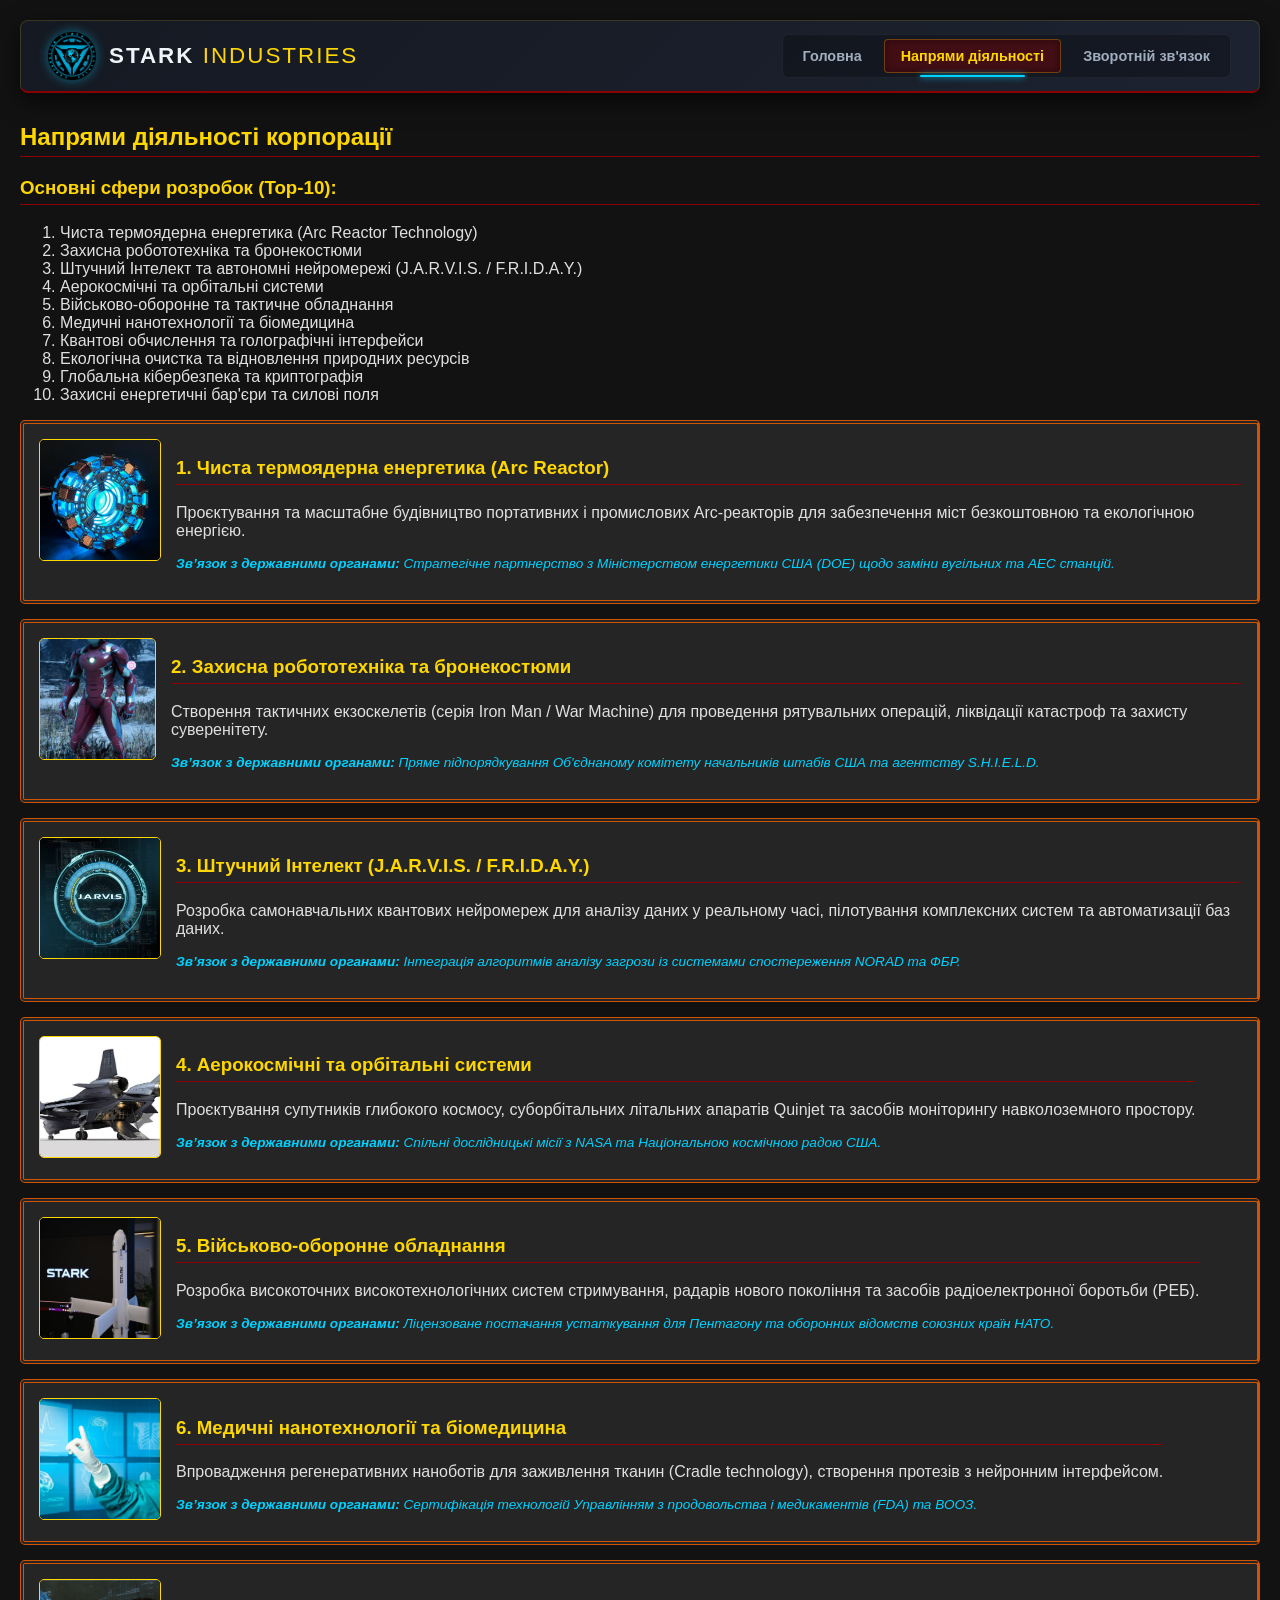
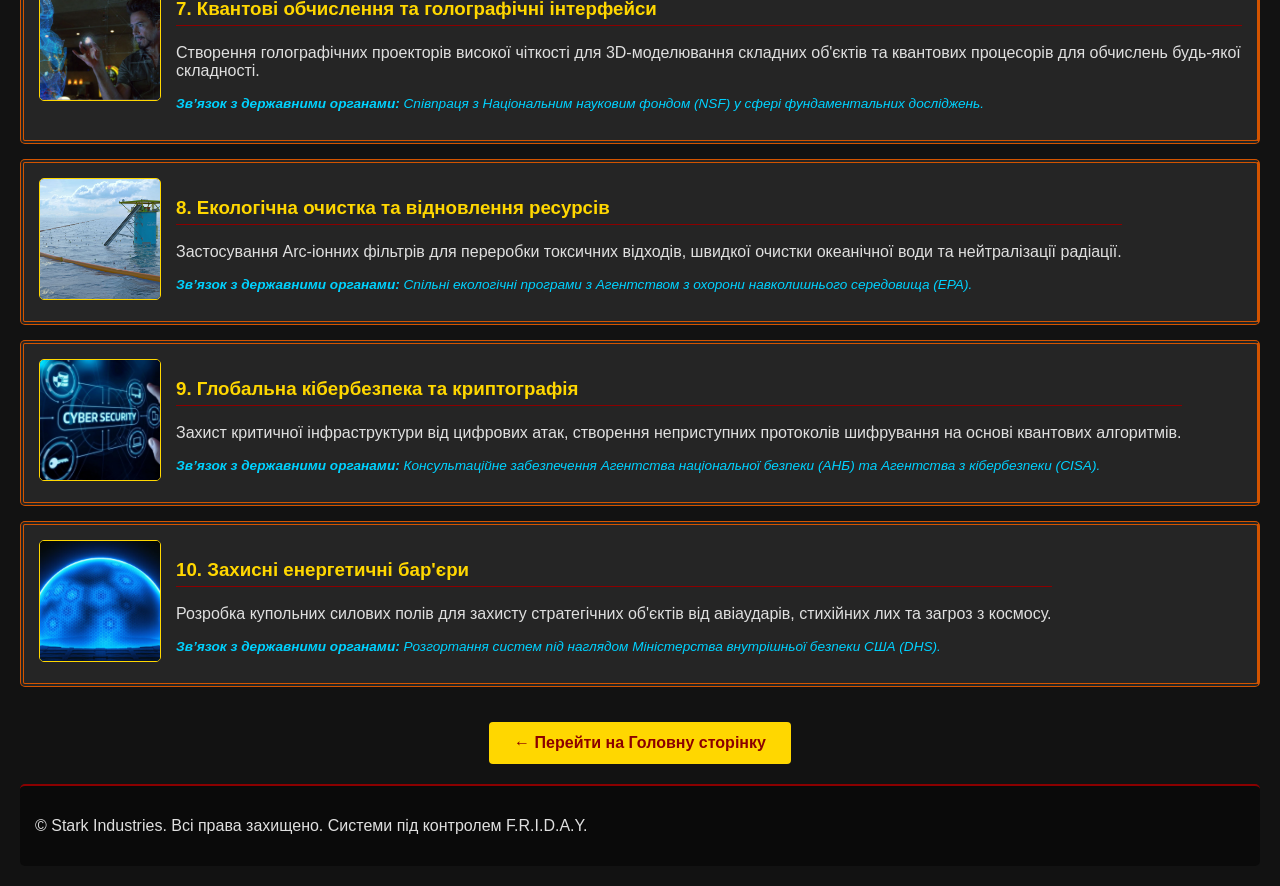
==== directions.html @ fbe5606e "Add styles" ====
<!DOCTYPE html>
<html lang="en">
<head>
    <meta charset="UTF-8">
    <meta name="viewport" content="width=device-width, initial-scale=1.0">
    <title>Document</title>
    <link rel="stylesheet" href="assets/style.css">
</head>
<body>
    <header>
        <div class="logo-container">
            <div class="logo">
                <img src="assets/logo.png" alt="Логотип Stark Industries" style="max-height: 50px; max-width: 50px;" />
            </div>
            <div class="brand-title">Stark <span>Industries</span></div>
        </div>
        <nav>
            <a href="index.html">Головна</a>
            <a href="directions.html" class="active">Напрями діяльності</a>
            <a href="feedback.html">Зворотній зв'язок</a>
        </nav>
    </header>

    <main>
        <h2>Напрями діяльності корпорації</h2>
        <div class="directions-list">
            <h3>Основні сфери розробок (Top-10):</h3>
            <ol>
                <li>Чиста термоядерна енергетика (Arc Reactor Technology)</li>
                <li>Захисна робототехніка та бронекостюми</li>
                <li>Штучний Інтелект та автономні нейромережі (J.A.R.V.I.S. / F.R.I.D.A.Y.)</li>
                <li>Аерокосмічні та орбітальні системи</li>
                <li>Військово-оборонне та тактичне обладнання</li>
                <li>Медичні нанотехнології та біомедицина</li>
                <li>Квантові обчислення та голографічні інтерфейси</li>
                <li>Екологічна очистка та відновлення природних ресурсів</li>
                <li>Глобальна кібербезпека та криптографія</li>
                <li>Захисні енергетичні бар'єри та силові поля</li>
            </ol>
        </div>
        <div class="activity-card">
            <img src="assets/arc-reactor.jpg" alt="Arc Reactor">
            <div class="activity-info">
                <h3>1. Чиста термоядерна енергетика (Arc Reactor)</h3>
                <p>Проєктування та масштабне будівництво портативних і промислових Arc-реакторів для забезпечення міст безкоштовною та екологічною енергією.</p>
                <p class="gov-link"><strong>Зв’язок з державними органами:</strong> Стратегічне партнерство з Міністерством енергетики США (DOE) щодо заміни вугільних та АЕС станцій.</p>
            </div>
        </div>
        <div class="activity-card">
            <img src="assets/armor.jpeg" alt="Робототехніка">
            <div class="activity-info">
                <h3>2. Захисна робототехніка та бронекостюми</h3>
                <p>Створення тактичних екзоскелетів (серія Iron Man / War Machine) для проведення рятувальних операцій, ліквідації катастроф та захисту суверенітету.</p>
                <p class="gov-link"><strong>Зв’язок з державними органами:</strong> Пряме підпорядкування Об'єднаному комітету начальників штабів США та агентству S.H.I.E.L.D.</p>
            </div>
        </div>
        <div class="activity-card">
            <img src="assets/ai.jpg" alt="Штучний Інтелект">
            <div class="activity-info">
                <h3>3. Штучний Інтелект (J.A.R.V.I.S. / F.R.I.D.A.Y.)</h3>
                <p>Розробка самонавчальних квантових нейромереж для аналізу даних у реальному часі, пілотування комплексних систем та автоматизації баз даних.</p>
                <p class="gov-link"><strong>Зв’язок з державними органами:</strong> Інтеграція алгоритмів аналізу загрози із системами спостереження NORAD та ФБР.</p>
            </div>
        </div>
        <div class="activity-card">
            <img src="assets/Quinjet.jpg" alt="Аерокосмос">
            <div class="activity-info">
                <h3>4. Аерокосмічні та орбітальні системи</h3>
                <p>Проєктування супутників глибокого космосу, суборбітальних літальних апаратів Quinjet та засобів моніторингу навколоземного простору.</p>
                <p class="gov-link"><strong>Зв’язок з державними органами:</strong> Спільні дослідницькі місії з NASA та Національною космічною радою США.</p>
            </div>
        </div>
        <div class="activity-card">
            <img src="assets/stark military.jpg" alt="Оборонні системи">
            <div class="activity-info">
                <h3>5. Військово-оборонне обладнання</h3>
                <p>Розробка високоточних високотехнологічних систем стримування, радарів нового покоління та засобів радіоелектронної боротьби (РЕБ).</p>
                <p class="gov-link"><strong>Зв’язок з державними органами:</strong> Ліцензоване постачання устаткування для Пентагону та оборонних відомств союзних країн НАТО.</p>
            </div>
        </div>
        <div class="activity-card">
            <img src="assets/medicine.jpg" alt="Біомедицина">
            <div class="activity-info">
                <h3>6. Медичні нанотехнології та біомедицина</h3>
                <p>Впровадження регенеративних наноботів для заживлення тканин (Cradle technology), створення протезів з нейронним інтерфейсом.</p>
                <p class="gov-link"><strong>Зв’язок з державними органами:</strong> Сертифікація технологій Управлінням з продовольства і медикаментів (FDA) та ВООЗ.</p>
            </div>
        </div>
        <div class="activity-card">
            <img src="assets/tony-stark-hologram.jpg" alt="Квантові обчислення">
            <div class="activity-info">
                <h3>7. Квантові обчислення та голографічні інтерфейси</h3>
                <p>Створення голографічних проекторів високої чіткості для 3D-моделювання складних об'єктів та квантових процесорів для обчислень будь-якої складності.</p>
                <p class="gov-link"><strong>Зв’язок з державними органами:</strong> Співпраця з Національним науковим фондом (NSF) у сфері фундаментальних досліджень.</p>
            </div>
        </div>
        <div class="activity-card">
            <img src="assets/ocean-cleanup-project-4.jpg" alt="Екологія">
            <div class="activity-info">
                <h3>8. Екологічна очистка та відновлення ресурсів</h3>
                <p>Застосування Arc-іонних фільтрів для переробки токсичних відходів, швидкої очистки океанічної води та нейтралізації радіації.</p>
                <p class="gov-link"><strong>Зв’язок з державними органами:</strong> Спільні екологічні програми з Агентством з охорони навколишнього середовища (EPA).</p>
            </div>
        </div>
        <div class="activity-card">
            <img src="assets/cyber.jpeg" alt="Кібербезпека">
            <div class="activity-info">
                <h3>9. Глобальна кібербезпека та криптографія</h3>
                <p>Захист критичної інфраструктури від цифрових атак, створення неприступних протоколів шифрування на основі квантових алгоритмів.</p>
                <p class="gov-link"><strong>Зв’язок з державними органами:</strong> Консультаційне забезпечення Агентства національної безпеки (АНБ) та Агентства з кібербезпеки (CISA).</p>
            </div>
        </div>
        <div class="activity-card">
            <img src="assets/force field.jpg" alt="Силові поля">
            <div class="activity-info">
                <h3>10. Захисні енергетичні бар'єри</h3>
                <p>Розробка купольних силових полів для захисту стратегічних об'єктів від авіаударів, стихійних лих та загроз з космосу.</p>
                <p class="gov-link"><strong>Зв’язок з державними органами:</strong> Розгортання систем під наглядом Міністерства внутрішньої безпеки США (DHS).</p>
            </div>
        </div>
        <div style="text-align: center;">
            <a href="index.html" class="btn-home">← Перейти на Головну сторінку</a>
        </div>
    </main>

    <footer>
        <p>&copy; Stark Industries. Всі права захищено. Системи під контролем F.R.I.D.A.Y.</p>
    </footer>
</body>
</html>
---- assets/style.css ----
body {
    font-family: 'Segoe UI', Tahoma, Geneva, Verdana, sans-serif;
    margin: 0;
    padding: 20px;
    background-color: #121212;
    color: #e0e0e0;
}

.home-page header,
#homePage header,
body.home-page .header-logo-block {
    position: absolute;
    top: 0;
    left: 0;
    right: 0;
    margin-bottom: 0;
    z-index: 1000;
}

.goal-tasks-block {
    margin: 25px 0;
    padding: 0 !important;
}

.goal-description::after {
    content: "- 👨‍💼 (Директор Stark Industries)";
    font-weight: bold;
    display: inline-block;
    margin-left: 8px;
}

.founders-block {
    transition: transform 0.3s ease;
}

.founders-block:hover {
    transform: scale(1.05);
}

.contacts-block p {
    transition: text-shadow 0.3s ease 2s;
}

.contacts-block:hover p {
    text-shadow: 2px 2px 8px #00d2ff, -2px -2px 8px #ffd700;
}


.activities-page header,
#activitiesPage header,
body.activities-page .header-logo-block {
    position: fixed;
    top: 0;
    left: 0;
    right: 0;
    z-index: 1000;
}

.activities-page main,
#activitiesPage main {
    margin-top: 100px;
}

.activity-card {
    background-color: #252525;
    padding: 15px;
    margin-bottom: 15px;
    border-radius: 5px;
    display: flex;
    gap: 15px;

    border-color: #d35400; 
    border-right-style: solid;
    border-right-width: medium;
    
    border-top-style: double;
    border-left-style: double;
    border-bottom-style: double;
    border-top-width: 4px;
    border-left-width: 4px;
    border-bottom-width: 4px;
}

.gov-link {
    font-weight: 300;
    font-size: 0.85em;
    font-style: italic;
    color: #00d2ff;
}

.activity-card img {
    width: 120px;
    height: 120px;
    object-fit: cover;
    border-radius: 5px;
    border: 1px solid #ffd700;
    transition: filter 0.4s ease;
}

.activity-card img:focus,
.activity-card img:hover {
    filter: saturate(200%);
    outline: none;
}

a:active,
button:active {
    color: #006400 !important;
}

header {
    display: flex;
    align-items: center;
    justify-content: space-between;
    background: linear-gradient(135deg, #151922 0%, #1c2230 100%);
    padding: 12px 28px;
    border-radius: 8px;
    border: 1px solid rgba(255, 215, 0, 0.15);
    border-bottom: 2px solid #8b0000;
    box-shadow: 0 8px 24px rgba(0, 0, 0, 0.6);
    margin-bottom: 30px;
    flex-wrap: wrap;
    gap: 15px;
}

.logo-container {
    display: flex;
    align-items: center;
    gap: 14px;
}

.logo {
    width: 42px;
    height: 42px;
    background: radial-gradient(circle, #00d2ff 0%, #005580 100%);
    color: #ffffff;
    display: flex;
    align-items: center;
    justify-content: center;
    font-weight: 800;
    font-size: 20px;
    border-radius: 50%;
    border: 2px solid #00d2ff;
    box-shadow: 0 0 12px rgba(0, 210, 255, 0.6);
    text-shadow: 0 0 4px #000;
}

.brand-title {
    font-size: 1.4rem;
    font-weight: 700;
    letter-spacing: 2px;
    color: #f0f3f8;
    text-transform: uppercase;
}

.brand-title span {
    color: #ffd700;
    font-weight: 300;
}

nav {
    display: flex;
    align-items: center;
    gap: 6px;
    background-color: rgba(0, 0, 0, 0.25);
    padding: 4px;
    border-radius: 6px;
    border: 1px solid rgba(255, 255, 255, 0.05);
}

nav a, nav button {
    background: transparent;
    color: #a0aec0;
    border: none;
    padding: 8px 16px;
    font-size: 0.9rem;
    font-weight: 600;
    text-decoration: none;
    border-radius: 4px;
    cursor: pointer;
    transition: all 0.25s ease-in-out;
    position: relative;
    display: inline-flex;
    align-items: center;
}

nav a:hover, nav button:hover {
    color: #ffffff;
    background-color: rgba(255, 255, 255, 0.06);
}

nav a.active, nav button.active {
    color: #ffd700;
    background-color: rgba(139, 0, 0, 0.4);
    border: 1px solid rgba(255, 215, 0, 0.25);
    box-shadow: inset 0 0 8px rgba(0, 0, 0, 0.4);
}

nav a.active::after, nav button.active::after {
    content: '';
    position: absolute;
    bottom: -5px;
    left: 20%;
    width: 60%;
    height: 2px;
    background-color: #00d2ff;
    box-shadow: 0 0 6px #00d2ff;
    border-radius: 2px;
}

.page {
    display: none;
    background: #1e1e1e;
    padding: 20px;
    margin-top: 20px;
    border-radius: 5px;
    box-shadow: 0 0 10px rgba(0,0,0,0.8);
    border: 1px solid #333;
}

.active {
    display: block;
}

h2, h3 {
    color: #ffd700;
    border-bottom: 1px solid #8b0000;
    padding-bottom: 5px;
}

ol.roman-list {
    list-style-type: upper-roman;
    line-height: 1.8;
}

table {
    width: 100%;
    border-collapse: collapse;
    margin-top: 15px;
    background-color: #252525;
}

table, th, td {
    border: 1px solid #444;
}

th, td {
    padding: 12px;
    text-align: left;
}

th {
    background-color: #8b0000;
    color: #ffd700;
}

fieldset {
    border: 1px solid #ffd700;
    padding: 15px;
    border-radius: 5px;
    margin-bottom: 15px;
}

legend {
    font-weight: bold;
    color: #ffd700;
    padding: 0 5px;
}

.form-group {
    margin-bottom: 15px;
}

.form-group label {
    display: block;
    margin-bottom: 5px;
    color: #ddd;
}

.form-group input[type="text"],
.form-group input[type="email"],
.form-group input[type="number"],
.form-group select,
.form-group textarea {
    width: 100%;
    max-width: 400px;
    padding: 8px;
    box-sizing: border-box;
    background-color: #333;
    color: #fff;
    border: 1px solid #555;
    border-radius: 3px;
}

.form-group input:focus, .form-group select:focus, .form-group textarea:focus {
    outline: none;
    border-color: #00d2ff;
    box-shadow: 0 0 5px #00d2ff;
}

textarea#detailText {
    width: 400px;
    height: 100px;
    resize: none;
}

.btn-home {
    display: inline-block;
    background-color: #ffd700;
    color: #8b0000;
    border: none;
    padding: 12px 25px;
    font-size: 16px;
    font-weight: bold;
    cursor: pointer;
    border-radius: 4px;
    text-decoration: none;
    margin-top: 20px;
    transition: 0.3s;
}

.btn-home:hover {
    background-color: #ffffff;
    color: #000;
    box-shadow: 0 0 10px #00d2ff;
}

.btn-submit {
    padding: 12px;
    background-color: #8b0000;
    color: #ffd700;
    border: 1px solid #ffd700;
    border-radius: 4px;
    font-size: 16px;
    font-weight: bold;
    cursor: pointer;
    transition: all 0.3s ease;
}

.btn-submit:hover {
    background-color: #ffd700;
    color: #8b0000;
    box-shadow: 0 0 12px #00d2ff;
}

footer {
    margin-top: 20px;
    padding: 15px;
    background-color: #0a0a0a;
    border-radius: 5px;
    border-top: 2px solid #8b0000;
}
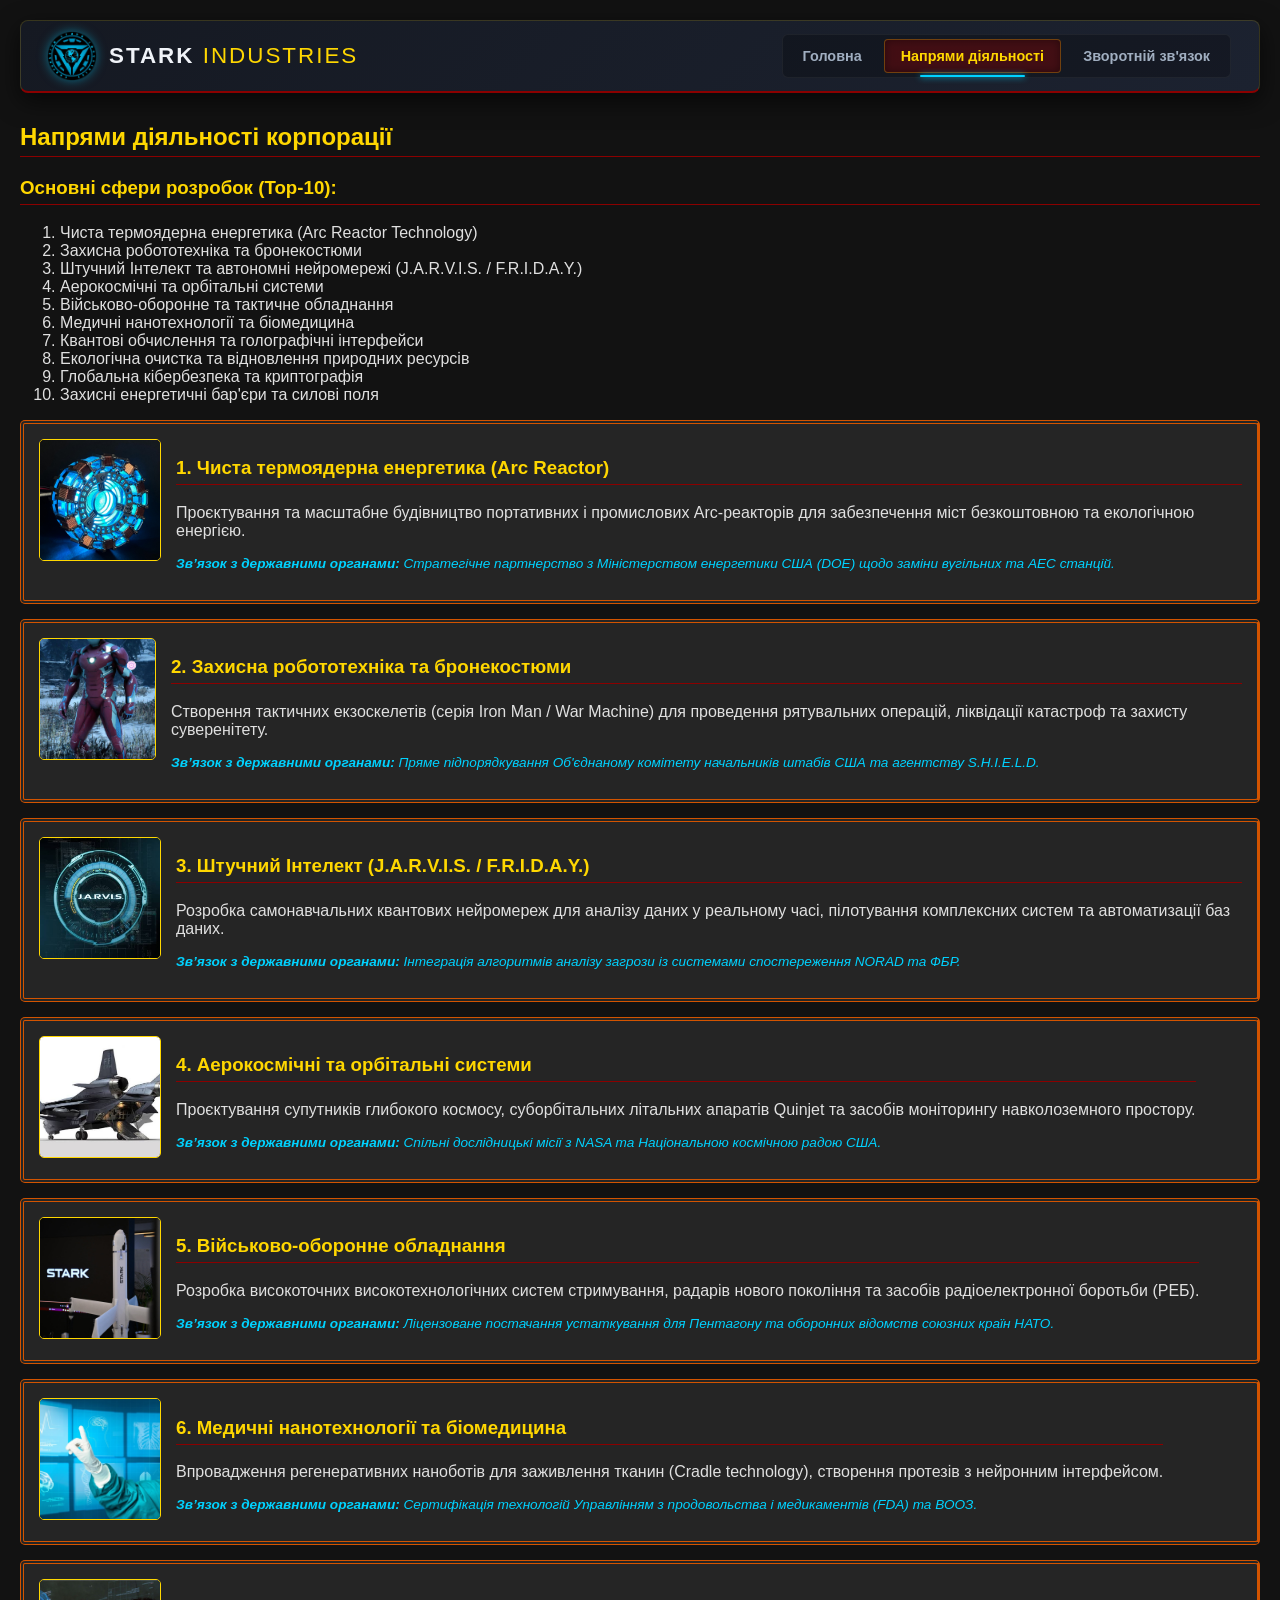
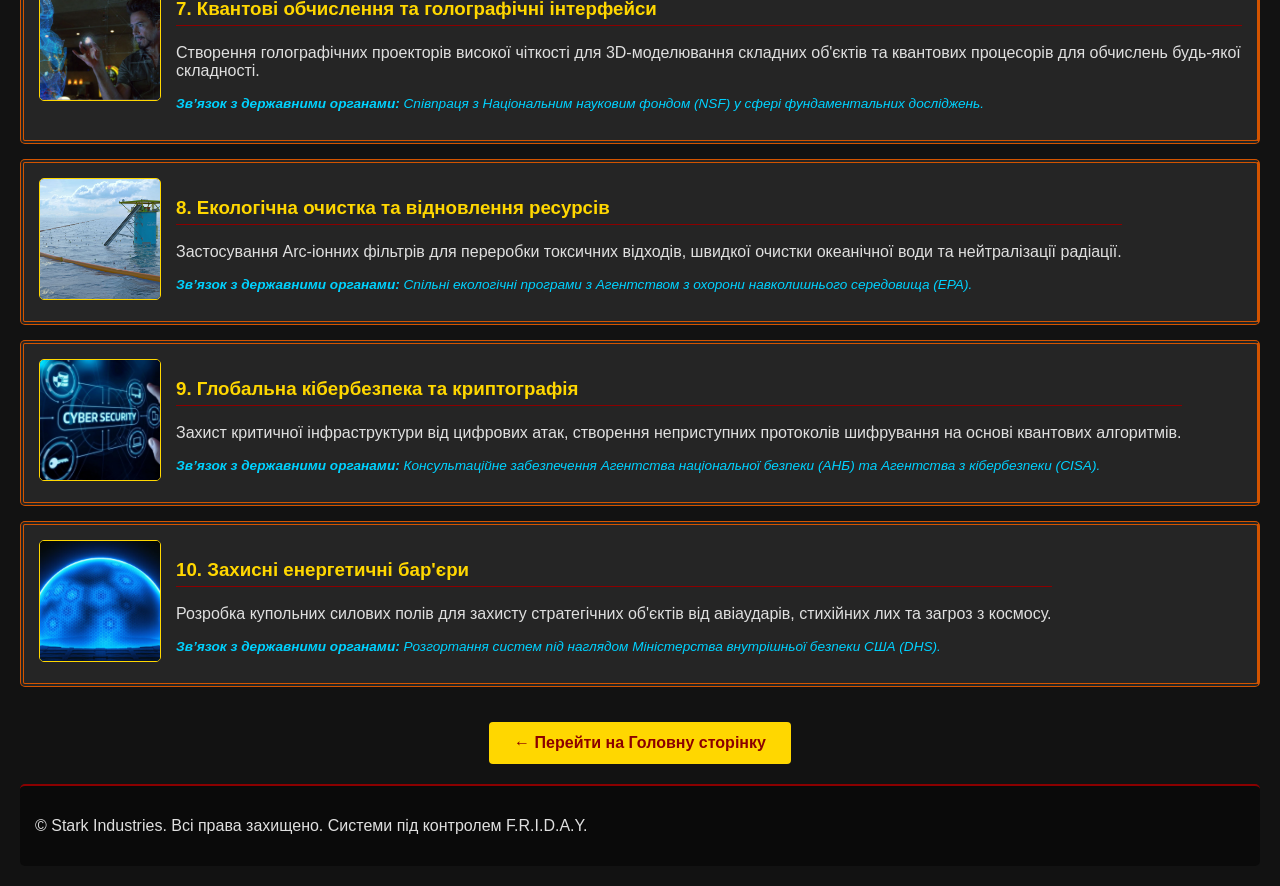
==== commit 463aedee: "add new folder for styles" ====
--- a/directions.html
+++ b/directions.html
@@ -4,7 +4,7 @@
     <meta charset="UTF-8">
     <meta name="viewport" content="width=device-width, initial-scale=1.0">
     <title>Document</title>
-    <link rel="stylesheet" href="assets/style.css">
+    <link rel="stylesheet" href="assets/styles/style.css">
 </head>
 <body>
     <header>
--- a/assets/styles/style.css
+++ b/assets/styles/style.css
@@ -0,0 +1,359 @@
+body {
+    font-family: 'Segoe UI', Tahoma, Geneva, Verdana, sans-serif;
+    margin: 0;
+    padding: 20px;
+    background-color: #121212;
+    color: #e0e0e0;
+}
+
+.goal-tasks-block {
+    margin: 25px 0;
+    padding: 0 !important;
+}
+
+.goal-description::after {
+    content: "- 👨‍💼 (Директор Stark Industries)";
+    font-weight: bold;
+    display: inline-block;
+    margin-left: 8px;
+}
+
+.founders-block {
+    transition: transform 0.3s ease;
+}
+
+.founders-block:hover {
+    transform: scale(1.05);
+}
+
+.contacts-block p {
+    transition: text-shadow 0.3s ease 2s;
+}
+
+.contacts-block:hover p {
+    text-shadow: 2px 2px 8px #00d2ff, -2px -2px 8px #ffd700;
+}
+
+.activity-card {
+    background-color: #252525;
+    padding: 15px;
+    margin-bottom: 15px;
+    border-radius: 5px;
+    display: flex;
+    gap: 15px;
+
+    border-color: #d35400; 
+    border-right-style: solid;
+    border-right-width: medium;
+    
+    border-top-style: double;
+    border-left-style: double;
+    border-bottom-style: double;
+    border-top-width: 4px;
+    border-left-width: 4px;
+    border-bottom-width: 4px;
+}
+
+.gov-link {
+    font-weight: 300;
+    font-size: 0.85em;
+    font-style: italic;
+    color: #00d2ff;
+}
+
+.activity-card img {
+    width: 120px;
+    height: 120px;
+    object-fit: cover;
+    border-radius: 5px;
+    border: 1px solid #ffd700;
+    transition: filter 0.4s ease;
+}
+
+.activity-card img:focus,
+.activity-card img:hover {
+    filter: saturate(200%);
+    /* outline: none; */
+}
+
+a:active,
+button:active {
+    color: #006400 !important;
+}
+
+header {
+    position: relative;
+    top: 0;
+    left: 0;
+    right: 0;
+    margin-bottom: 0;
+    z-index: 1000;
+    display: flex;
+    align-items: center;
+    justify-content: space-between;
+    background: linear-gradient(135deg, #151922 0%, #1c2230 100%);
+    padding: 12px 28px;
+    border-radius: 8px;
+    border: 1px solid rgba(255, 215, 0, 0.15);
+    border-bottom: 2px solid #8b0000;
+    box-shadow: 0 8px 24px rgba(0, 0, 0, 0.6);
+    margin-bottom: 30px;
+    flex-wrap: wrap;
+    gap: 15px;
+}
+
+.logo-container {
+    display: flex;
+    align-items: center;
+    gap: 14px;
+}
+
+.logo {
+    width: 42px;
+    height: 42px;
+    background: radial-gradient(circle, #00d2ff 0%, #005580 100%);
+    color: #ffffff;
+    display: flex;
+    align-items: center;
+    justify-content: center;
+    font-weight: 800;
+    font-size: 20px;
+    border-radius: 50%;
+    border: 2px solid #00d2ff;
+    box-shadow: 0 0 12px rgba(0, 210, 255, 0.6);
+    text-shadow: 0 0 4px #000;
+}
+
+.brand-title {
+    font-size: 1.4rem;
+    font-weight: 700;
+    letter-spacing: 2px;
+    color: #f0f3f8;
+    text-transform: uppercase;
+}
+
+.brand-title span {
+    color: #ffd700;
+    font-weight: 300;
+}
+
+nav {
+    display: flex;
+    align-items: center;
+    gap: 6px;
+    background-color: rgba(0, 0, 0, 0.25);
+    padding: 4px;
+    border-radius: 6px;
+    border: 1px solid rgba(255, 255, 255, 0.05);
+}
+
+nav a, nav button {
+    background: transparent;
+    color: #a0aec0;
+    border: none;
+    padding: 8px 16px;
+    font-size: 0.9rem;
+    font-weight: 600;
+    text-decoration: none;
+    border-radius: 4px;
+    cursor: pointer;
+    transition: all 0.25s ease-in-out;
+    position: relative;
+    display: inline-flex;
+    align-items: center;
+}
+
+nav a:hover, nav button:hover {
+    color: #ffffff;
+    background-color: rgba(255, 255, 255, 0.06);
+}
+
+nav a.active, nav button.active {
+    color: #ffd700;
+    background-color: rgba(139, 0, 0, 0.4);
+    border: 1px solid rgba(255, 215, 0, 0.25);
+    box-shadow: inset 0 0 8px rgba(0, 0, 0, 0.4);
+}
+
+nav a.active::after, nav button.active::after {
+    content: '';
+    position: absolute;
+    bottom: -5px;
+    left: 20%;
+    width: 60%;
+    height: 2px;
+    background-color: #00d2ff;
+    box-shadow: 0 0 6px #00d2ff;
+    border-radius: 2px;
+}
+
+.page {
+    display: none;
+    background: #1e1e1e;
+    padding: 20px;
+    margin-top: 20px;
+    border-radius: 5px;
+    box-shadow: 0 0 10px rgba(0,0,0,0.8);
+    border: 1px solid #333;
+}
+
+.active {
+    display: block;
+}
+
+h2, h3 {
+    color: #ffd700;
+    border-bottom: 1px solid #8b0000;
+    padding-bottom: 5px;
+}
+
+ol.roman-list {
+    list-style-type: upper-roman;
+    line-height: 1.8;
+}
+
+table {
+    width: 100%;
+    border-collapse: collapse;
+    margin-top: 15px;
+    background-color: #252525;
+}
+
+table, th, td {
+    border: 1px solid #444;
+}
+
+th, td {
+    padding: 12px;
+    text-align: left;
+}
+
+th {
+    background-color: #8b0000;
+    color: #ffd700;
+}
+
+fieldset {
+    border: 1px solid #ffd700;
+    padding: 15px;
+    border-radius: 5px;
+    margin-bottom: 15px;
+}
+
+legend {
+    font-weight: bold;
+    color: #ffd700;
+    padding: 0 5px;
+}
+
+form#feedbackForm {
+    display: flex;
+    flex-direction: column;
+    justify-content: center;
+    align-items: stretch;
+    gap: 15px;
+}
+
+.form-group label {
+    display: block;
+    margin-bottom: 5px;
+    color: #ddd;
+}
+
+.form-group input[type="text"],
+.form-group input[type="email"],
+.form-group input[type="number"],
+.form-group select,
+.form-group textarea {
+    width: 100%;
+    max-width: 400px;
+    padding: 8px;
+    box-sizing: border-box;
+    background-color: #333;
+    color: #fff;
+    border: 1px solid #555;
+    border-radius: 3px;
+}
+
+.form-group input:focus, .form-group select:focus, .form-group textarea:focus {
+    outline: none;
+    border-color: #00d2ff;
+    box-shadow: 0 0 5px #00d2ff;
+}
+
+textarea#detailText {
+    width: 400px;
+    height: 100px;
+    resize: none;
+}
+
+.btn-home {
+    display: inline-block;
+    background-color: #ffd700;
+    color: #8b0000;
+    border: none;
+    padding: 12px 25px;
+    font-size: 16px;
+    font-weight: bold;
+    cursor: pointer;
+    border-radius: 4px;
+    text-decoration: none;
+    margin-top: 20px;
+    transition: 0.3s;
+}
+
+.btn-home:hover {
+    background-color: #ffffff;
+    color: #000;
+    box-shadow: 0 0 10px #00d2ff;
+}
+
+.btn-submit {
+    align-self: flex-start;
+    order: 1;
+    padding: 12px;
+    background-color: #8b0000;
+    color: #ffd700;
+    border: 1px solid #ffd700;
+    border-radius: 4px;
+    font-size: 16px;
+    font-weight: bold;
+    cursor: pointer;
+    transition: all 0.3s ease;
+}
+
+.btn-submit:hover {
+    background-color: #ffd700;
+    color: #8b0000;
+    box-shadow: 0 0 12px #00d2ff;
+}
+
+footer {
+    margin-top: 20px;
+    padding: 15px;
+    background-color: #0a0a0a;
+    border-radius: 5px;
+    border-top: 2px solid #8b0000;
+}
+
+::-webkit-scrollbar {
+    width: 10px;           
+    height: 10px;
+}
+
+::-webkit-scrollbar-track {
+    background: #0a0a0a;
+    border-left: 1px solid #222;
+}
+
+::-webkit-scrollbar-thumb {
+    background: linear-gradient(180deg, #8b0000 0%, #4a0000 100%);
+    border-radius: 5px;
+    border: 1px solid #ffd700;
+}
+
+::-webkit-scrollbar-thumb:hover {
+    background: #00d2ff;
+    box-shadow: 0 0 10px #00d2ff;
+    border-color: #ffffff;
+}
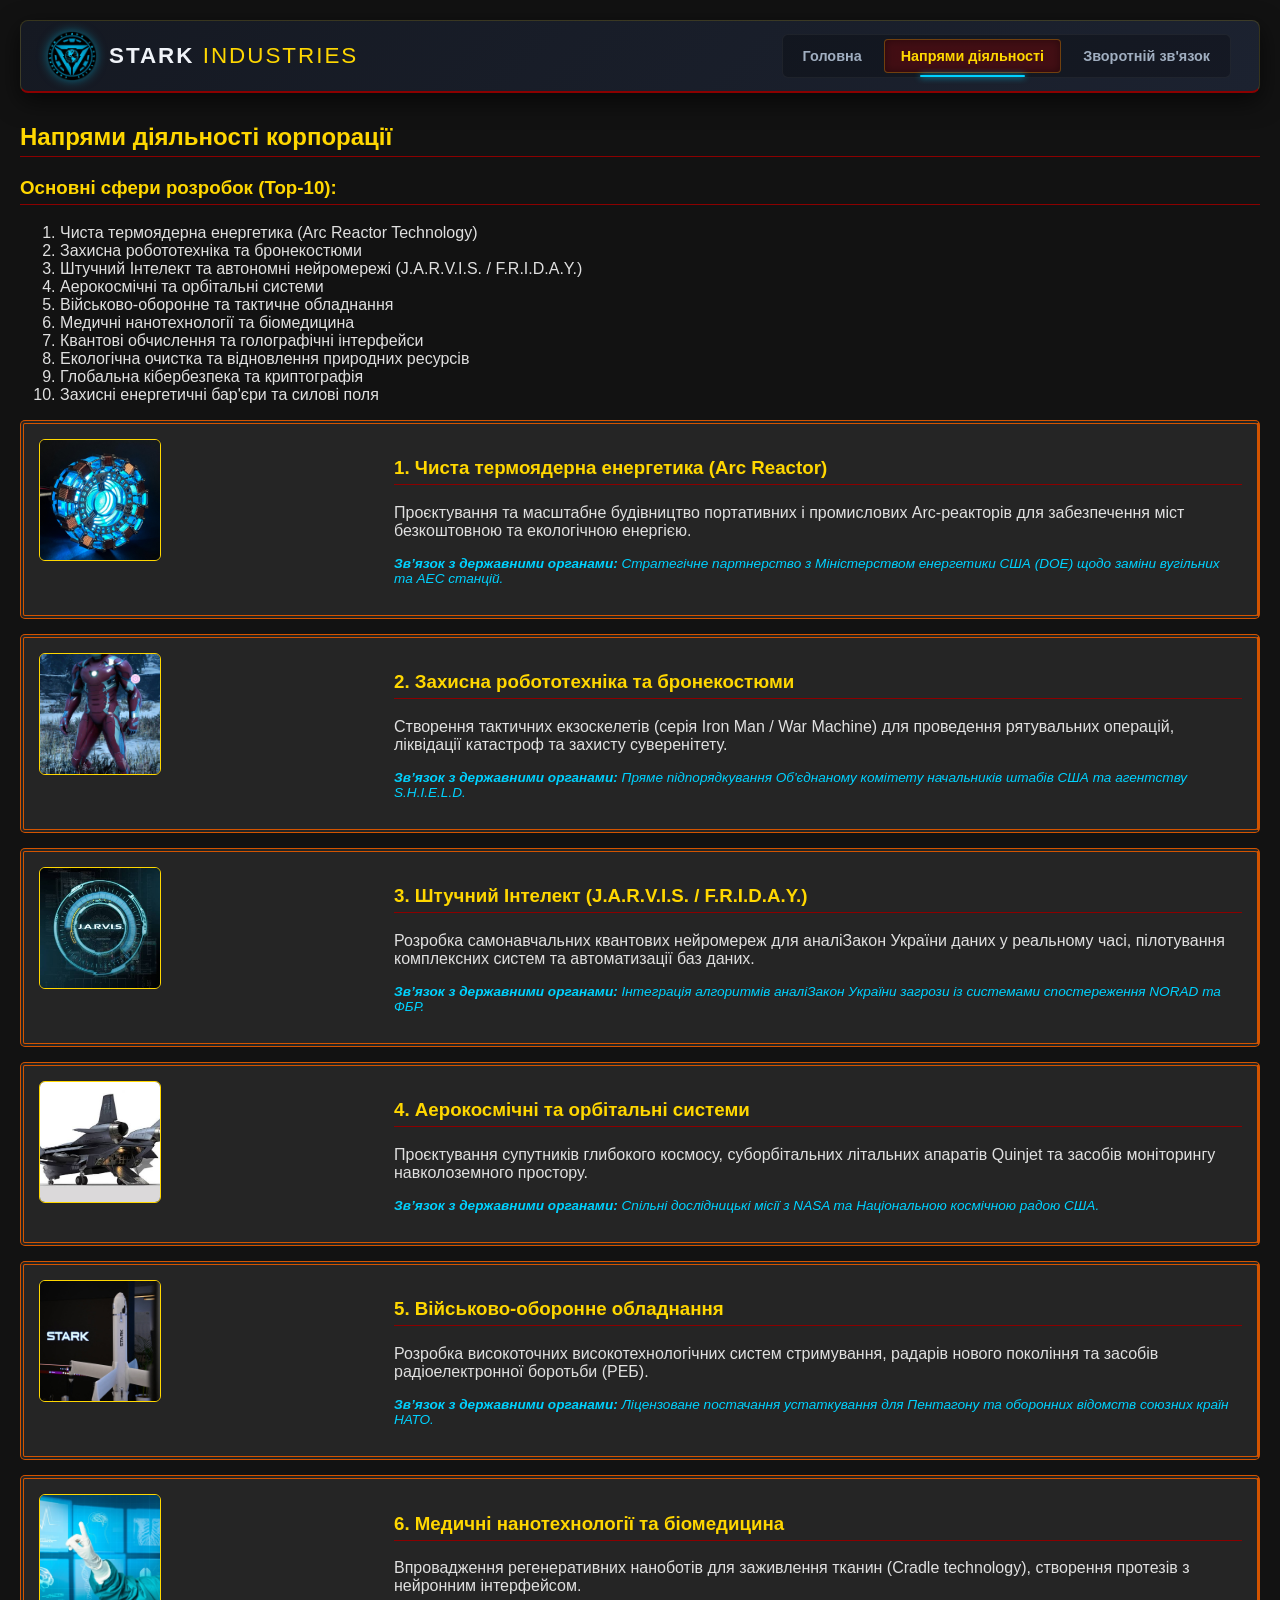
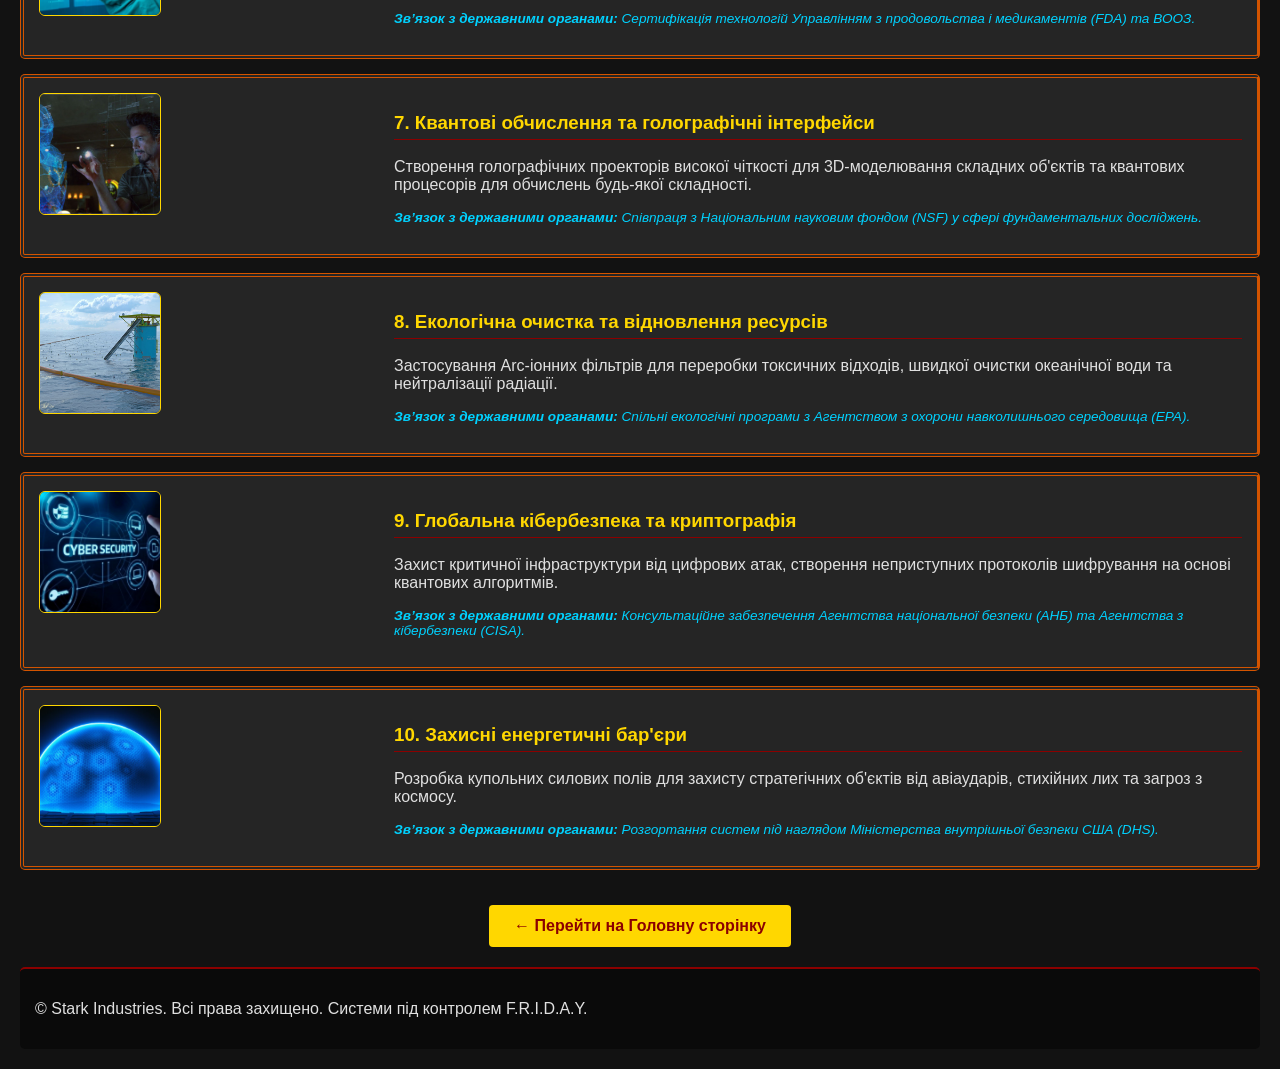
==== commit aed4a1a5: "Add new script" ====
--- a/directions.html
+++ b/directions.html
@@ -39,7 +39,20 @@
             </ol>
         </div>
         <div class="activity-card">
-            <img src="assets/arc-reactor.jpg" alt="Arc Reactor">
+            <div class="flip-container">
+                <div class="flip-card-inner">
+                    <div class="flip-front">
+                        <img src="assets/arc-reactor.jpg" alt="Arc Reactor">
+                    </div>
+                    <div class="flip-back">
+                        <h4>Нормативно-правова база США:</h4>
+                        <ul>
+                            <li>Atomic Energy Act of 1954 (42 U.S.C. § 2011)</li>
+                            <li>Energy Policy Act of 2005 (Title XVII)</li>
+                        </ul>
+                    </div>
+                </div>
+            </div>
             <div class="activity-info">
                 <h3>1. Чиста термоядерна енергетика (Arc Reactor)</h3>
                 <p>Проєктування та масштабне будівництво портативних і промислових Arc-реакторів для забезпечення міст безкоштовною та екологічною енергією.</p>
@@ -47,77 +60,194 @@
             </div>
         </div>
         <div class="activity-card">
-            <img src="assets/armor.jpeg" alt="Робототехніка">
+            <div class="flip-container">
+                <div class="flip-card-inner">
+                    <div class="flip-front">
+                        <img src="assets/armor.jpeg" alt="Робототехніка">
+                    </div>
+                    <div class="flip-back">
+                        <h4>Нормативно-правова база США:</h4>
+                        <ul>
+                            <li>Arms Export Control Act (22 U.S.C. § 2778)</li>
+                            <li>ITAR (22 CFR Parts 120–130)</li>
+                        </ul>
+                    </div>
+                </div>
+            </div>
             <div class="activity-info">
                 <h3>2. Захисна робототехніка та бронекостюми</h3>
                 <p>Створення тактичних екзоскелетів (серія Iron Man / War Machine) для проведення рятувальних операцій, ліквідації катастроф та захисту суверенітету.</p>
                 <p class="gov-link"><strong>Зв’язок з державними органами:</strong> Пряме підпорядкування Об'єднаному комітету начальників штабів США та агентству S.H.I.E.L.D.</p>
             </div>
         </div>
-        <div class="activity-card">
-            <img src="assets/ai.jpg" alt="Штучний Інтелект">
-            <div class="activity-info">
-                <h3>3. Штучний Інтелект (J.A.R.V.I.S. / F.R.I.D.A.Y.)</h3>
-                <p>Розробка самонавчальних квантових нейромереж для аналізу даних у реальному часі, пілотування комплексних систем та автоматизації баз даних.</p>
-                <p class="gov-link"><strong>Зв’язок з державними органами:</strong> Інтеграція алгоритмів аналізу загрози із системами спостереження NORAD та ФБР.</p>
-            </div>
-        </div>
-        <div class="activity-card">
-            <img src="assets/Quinjet.jpg" alt="Аерокосмос">
-            <div class="activity-info">
-                <h3>4. Аерокосмічні та орбітальні системи</h3>
-                <p>Проєктування супутників глибокого космосу, суборбітальних літальних апаратів Quinjet та засобів моніторингу навколоземного простору.</p>
-                <p class="gov-link"><strong>Зв’язок з державними органами:</strong> Спільні дослідницькі місії з NASA та Національною космічною радою США.</p>
-            </div>
-        </div>
-        <div class="activity-card">
-            <img src="assets/stark military.jpg" alt="Оборонні системи">
-            <div class="activity-info">
-                <h3>5. Військово-оборонне обладнання</h3>
-                <p>Розробка високоточних високотехнологічних систем стримування, радарів нового покоління та засобів радіоелектронної боротьби (РЕБ).</p>
-                <p class="gov-link"><strong>Зв’язок з державними органами:</strong> Ліцензоване постачання устаткування для Пентагону та оборонних відомств союзних країн НАТО.</p>
-            </div>
-        </div>
-        <div class="activity-card">
-            <img src="assets/medicine.jpg" alt="Біомедицина">
-            <div class="activity-info">
-                <h3>6. Медичні нанотехнології та біомедицина</h3>
-                <p>Впровадження регенеративних наноботів для заживлення тканин (Cradle technology), створення протезів з нейронним інтерфейсом.</p>
-                <p class="gov-link"><strong>Зв’язок з державними органами:</strong> Сертифікація технологій Управлінням з продовольства і медикаментів (FDA) та ВООЗ.</p>
-            </div>
-        </div>
-        <div class="activity-card">
-            <img src="assets/tony-stark-hologram.jpg" alt="Квантові обчислення">
-            <div class="activity-info">
-                <h3>7. Квантові обчислення та голографічні інтерфейси</h3>
-                <p>Створення голографічних проекторів високої чіткості для 3D-моделювання складних об'єктів та квантових процесорів для обчислень будь-якої складності.</p>
-                <p class="gov-link"><strong>Зв’язок з державними органами:</strong> Співпраця з Національним науковим фондом (NSF) у сфері фундаментальних досліджень.</p>
-            </div>
-        </div>
-        <div class="activity-card">
-            <img src="assets/ocean-cleanup-project-4.jpg" alt="Екологія">
-            <div class="activity-info">
-                <h3>8. Екологічна очистка та відновлення ресурсів</h3>
-                <p>Застосування Arc-іонних фільтрів для переробки токсичних відходів, швидкої очистки океанічної води та нейтралізації радіації.</p>
-                <p class="gov-link"><strong>Зв’язок з державними органами:</strong> Спільні екологічні програми з Агентством з охорони навколишнього середовища (EPA).</p>
-            </div>
-        </div>
-        <div class="activity-card">
-            <img src="assets/cyber.jpeg" alt="Кібербезпека">
-            <div class="activity-info">
-                <h3>9. Глобальна кібербезпека та криптографія</h3>
-                <p>Захист критичної інфраструктури від цифрових атак, створення неприступних протоколів шифрування на основі квантових алгоритмів.</p>
-                <p class="gov-link"><strong>Зв’язок з державними органами:</strong> Консультаційне забезпечення Агентства національної безпеки (АНБ) та Агентства з кібербезпеки (CISA).</p>
-            </div>
-        </div>
-        <div class="activity-card">
-            <img src="assets/force field.jpg" alt="Силові поля">
-            <div class="activity-info">
-                <h3>10. Захисні енергетичні бар'єри</h3>
-                <p>Розробка купольних силових полів для захисту стратегічних об'єктів від авіаударів, стихійних лих та загроз з космосу.</p>
-                <p class="gov-link"><strong>Зв’язок з державними органами:</strong> Розгортання систем під наглядом Міністерства внутрішньої безпеки США (DHS).</p>
-            </div>
-        </div>
+    <div class="activity-card">
+        <div class="flip-container">
+            <div class="flip-card-inner">
+                <div class="flip-front">
+                    <img src="assets/ai.jpg" alt="Штучний Інтелект">
+                </div>
+                <div class="flip-back">
+                    <h4>Нормативно-правова база США:</h4>
+                    <ul>
+                        <li>National AI Initiative Act of 2020 (15 U.S.C. § 9401)</li>
+                        <li>Executive Order 14110 on Safe AI</li>
+                    </ul>
+                </div>
+            </div>
+        </div>
+        <div class="activity-info">
+            <h3>3. Штучний Інтелект (J.A.R.V.I.S. / F.R.I.D.A.Y.)</h3>
+            <p>Розробка самонавчальних квантових нейромереж для аналіЗакон України даних у реальному часі, пілотування комплексних систем та автоматизації баз даних.</p>
+            <p class="gov-link"><strong>Зв’язок з державними органами:</strong> Інтеграція алгоритмів аналіЗакон України загрози із системами спостереження NORAD та ФБР.</p>
+        </div>
+    </div>
+    <div class="activity-card">
+        <div class="flip-container">
+            <div class="flip-card-inner">
+                <div class="flip-front">
+                    <img src="assets/Quinjet.jpg" alt="Аерокосмос">
+                </div>
+                <div class="flip-back">
+                    <h4>Нормативно-правова база США:</h4>
+                    <ul>
+                        <li>National Aeronautics and Space Act (51 U.S.C. § 20101)</li>
+                        <li>Commercial Space Launch Act (51 U.S.C. § 50901)</li>
+                    </ul>
+                </div>
+            </div>
+        </div>
+        <div class="activity-info">
+            <h3>4. Аерокосмічні та орбітальні системи</h3>
+            <p>Проєктування супутників глибокого космосу, суборбітальних літальних апаратів Quinjet та засобів моніторингу навколоземного простору.</p>
+            <p class="gov-link"><strong>Зв’язок з державними органами:</strong> Спільні дослідницькі місії з NASA та Національною космічною радою США.</p>
+        </div>
+    </div>
+    <div class="activity-card restricted">
+        <div class="flip-container no-flip">
+            <div class="flip-card-inner">
+                <div class="flip-front">
+                    <img src="assets/stark military.jpg" alt="Оборонні системи">
+                </div>
+                <!-- <div class="flip-back">
+                    <h4>Нормативно-правова база США:</h4>
+                    <ul>
+                        <li>Defense Production Act of 1950 (50 U.S.C. § 4501)</li>
+                        <li>Espionage Act (18 U.S.C. § 793)</li>
+                    </ul>
+                </div> -->
+            </div>
+        </div>
+        <div class="activity-info">
+            <h3>5. Військово-оборонне обладнання</h3>
+            <p>Розробка високоточних високотехнологічних систем стримування, радарів нового покоління та засобів радіоелектронної боротьби (РЕБ).</p>
+            <p class="gov-link"><strong>Зв’язок з державними органами:</strong> Ліцензоване постачання устаткування для Пентагону та оборонних відомств союзних країн НАТО.</p>
+        </div>
+    </div>
+    <div class="activity-card">
+        <div class="flip-container">
+            <div class="flip-card-inner">
+                <div class="flip-front">
+                    <img src="assets/medicine.jpg" alt="Біомедицина">
+                </div>
+                <div class="flip-back">
+                    <h4>Нормативно-правова база США:</h4>
+                    <ul>
+                        <li>Federal Food, Drug, and Cosmetic Act (21 U.S.C. § 301)</li>
+                        <li>21st Century Cures Act (Public Law 114-255)</li>
+                    </ul>
+                </div>
+            </div>
+        </div>
+        <div class="activity-info">
+            <h3>6. Медичні нанотехнології та біомедицина</h3>
+            <p>Впровадження регенеративних наноботів для заживлення тканин (Cradle technology), створення протезів з нейронним інтерфейсом.</p>
+            <p class="gov-link"><strong>Зв’язок з державними органами:</strong> Сертифікація технологій Управлінням з продовольства і медикаментів (FDA) та ВООЗ.</p>
+        </div>
+    </div>
+    <div class="activity-card">
+        <div class="flip-container">
+            <div class="flip-card-inner">
+                <div class="flip-front">
+                    <img src="assets/tony-stark-hologram.jpg" alt="Квантові обчислення">
+                </div>
+                <div class="flip-back">
+                    <h4>Нормативно-правова база США:</h4>
+                    <ul>
+                        <li>National Quantum Initiative Act (15 U.S.C. § 8801)</li>
+                        <li>CHIPS and Science Act of 2022 (Sec. 10661)</li>
+                    </ul>
+                </div>
+            </div>
+        </div>
+        <div class="activity-info">
+            <h3>7. Квантові обчислення та голографічні інтерфейси</h3>
+            <p>Створення голографічних проекторів високої чіткості для 3D-моделювання складних об'єктів та квантових процесорів для обчислень будь-якої складності.</p>
+            <p class="gov-link"><strong>Зв’язок з державними органами:</strong> Співпраця з Національним науковим фондом (NSF) у сфері фундаментальних досліджень.</p>
+        </div>
+    </div>
+    <div class="activity-card">
+        <div class="flip-container">
+            <div class="flip-card-inner">
+                <div class="flip-front">
+                    <img src="assets/ocean-cleanup-project-4.jpg" alt="Екологія">
+                </div>
+                <div class="flip-back">
+                    <h4>Нормативно-правова база США:</h4>
+                    <ul>
+                        <li>Clean Water Act (33 U.S.C. § 1251)</li>
+                        <li>Comprehensive Environmental Response Act (CERCLA)</li>
+                    </ul>
+                </div>
+            </div>
+        </div>
+        <div class="activity-info">
+            <h3>8. Екологічна очистка та відновлення ресурсів</h3>
+            <p>Застосування Arc-іонних фільтрів для переробки токсичних відходів, швидкої очистки океанічної води та нейтралізації радіації.</p>
+            <p class="gov-link"><strong>Зв’язок з державними органами:</strong> Спільні екологічні програми з Агентством з охорони навколишнього середовища (EPA).</p>
+        </div>
+    </div>
+    <div class="activity-card">
+        <div class="flip-container">
+            <div class="flip-card-inner">
+                <div class="flip-front">
+                    <img src="assets/cyber.jpeg" alt="Кібербезпека">
+                </div>
+                <div class="flip-back">
+                    <h4>Нормативно-правова база США:</h4>
+                    <ul>
+                        <li>Cybersecurity Information Sharing Act (6 U.S.C. § 1501)</li>
+                        <li>FISMA (44 U.S.C. § 3551)</li>
+                    </ul>
+                </div>
+            </div>
+        </div>
+        <div class="activity-info">
+            <h3>9. Глобальна кібербезпека та криптографія</h3>
+            <p>Захист критичної інфраструктури від цифрових атак, створення неприступних протоколів шифрування на основі квантових алгоритмів.</p>
+            <p class="gov-link"><strong>Зв’язок з державними органами:</strong> Консультаційне забезпечення Агентства національної безпеки (АНБ) та Агентства з кібербезпеки (CISA).</p>
+        </div>
+    </div>
+    <div class="activity-card">
+        <div class="flip-container">
+            <div class="flip-card-inner">
+                <div class="flip-front">
+                    <img src="assets/force field.jpg" alt="Силові поля">
+                </div>
+                <div class="flip-back">
+                    <h4>Нормативно-правова база США:</h4>
+                    <ul>
+                        <li>Homeland Security Act of 2002 (6 U.S.C. § 101)</li>
+                        <li>Critical Infrastructures Protection Act (42 U.S.C. § 5195c)</li>
+                    </ul>
+                </div>
+            </div>
+        </div>
+        <div class="activity-info">
+            <h3>10. Захисні енергетичні бар'єри</h3>
+            <p>Розробка купольних силових полів для захисту стратегічних об'єктів від авіаударів, стихійних лих та загроз з космосу.</p>
+            <p class="gov-link"><strong>Зв’язок з державними органами:</strong> Розгортання систем під наглядом Міністерства внутрішньої безпеки США (DHS).</p>
+        </div>
+    </div>
         <div style="text-align: center;">
             <a href="index.html" class="btn-home">← Перейти на Головну сторінку</a>
         </div>
@@ -126,5 +256,17 @@
     <footer>
         <p>&copy; Stark Industries. Всі права захищено. Системи під контролем F.R.I.D.A.Y.</p>
     </footer>
+    <div id="security-modal" class="modal-overlay" style="display: none;">
+        <div class="modal-box">
+            <h3>⚠️ ПРОТОКОЛ БЕЗПЕКИ STARK INDUSTRIES</h3>
+            <p>Доступ до технічної документації даного напряму обмежено дією воєнного стану та Законом України «Про державну таємницю». Несанкціоноване копіювання переслідується згідно з чинним законодавством.</p>
+            <label class="confirm-label">
+                <input type="checkbox" id="confirm-protocol"> Я ознайомлений(а) та підтверджую рівень допуску
+            </label>
+            <br>
+            <button id="close-modal-btn" disabled>Підтвердити та закрити</button>
+        </div>
+    </div>
+    <script src="assets/scripts/ex3.js"></script>
 </body>
 </html>
--- a/assets/styles/style.css
+++ b/assets/styles/style.css
@@ -70,11 +70,81 @@
     transition: filter 0.4s ease;
 }
 
-.activity-card img:focus,
+.flip-container {
+    width: 340px;       /* Квадратна ширина (як у сусідній картці) */
+    height: 140px;      /* Квадратна висота */
+    flex-shrink: 0;     /* Забороняє flex-контейнеру стискати або розтягувати квадрат */
+    perspective: 1000px;
+    cursor: pointer;
+    border-radius: 8px;
+}
+
+.flip-card-inner {
+    position: relative;
+    width: 100%;
+    height: 100%;
+    transition: transform 0.6s ease;
+    transform-style: preserve-3d;
+}
+
+/* Переворот при наведенні курсора */
+.flip-container:hover .flip-card-inner,
+.flip-container.flipped .flip-card-inner {
+    transform: rotateY(180deg);
+}
+
+.flip-container.no-flip:hover .flip-card-inner,
+.flip-container.no-flip.flipped .flip-card-inner {
+    transform: none !important;
+}
+
+.flip-container.no-flip {
+    cursor: default;
+}
+
+.flip-front, .flip-back {
+    position: absolute;
+    width: 100%;
+    height: 100%;
+    backface-visibility: hidden;
+    overflow: hidden;
+}
+.flip-front img {
+    max-width: 140px;
+    max-height: 140px;
+    border-radius: 6px;
+}
+
+.flip-back {
+    background: #111827;
+    color: #f8fafc;
+    border: 2px solid #b91c1c; /* Червоний акцент у стилі вашого сайту */
+    transform: rotateY(180deg);
+    padding: 15px;
+    box-sizing: border-box;
+    display: flex;
+    flex-direction: column;
+    justify-content: center;
+}
+
+.flip-back h4 {
+    color: #facc15; /* Жовтий заголовок як у вас на скріншоті */
+    margin: 0 0 8px 0;
+    font-size: 15px;
+}
+
+.flip-back ul {
+    margin: 0;
+    padding-left: 18px;
+    font-size: 13px;
+    line-height: 1.4;
+}
+
+/* .activity-card img:focus,
 .activity-card img:hover {
     filter: saturate(200%);
-    /* outline: none; */
-}
+
+} */
 
 a:active,
 button:active {
@@ -122,6 +192,18 @@
     border: 2px solid #00d2ff;
     box-shadow: 0 0 12px rgba(0, 210, 255, 0.6);
     text-shadow: 0 0 4px #000;
+}
+
+.brand-wrapper {
+    display: flex;
+    flex-direction: column;
+}
+
+#typewriter-alert {
+    margin: 4px 0 0 0;
+    font-size: 13px;
+    max-width: 550px; /* Щоб текст не розтягував шапку і не штовхав меню вправо */
+    line-height: 1.3;
 }
 
 .brand-title {
@@ -287,6 +369,41 @@
     resize: none;
 }
 
+/* Контейнер для розміщення підказки праворуч від поля */
+.detail-wrapper {
+    display: flex;
+    align-items: center;
+    gap: 15px;
+}
+
+/* Плавний перехід для самого поля */
+#detailText {
+    transition: all 0.3s ease;
+    flex: 1; /* Займає основну ширину */
+}
+
+/* Клас, який додається через JS при наведенні курсора */
+#detailText.hovered-field {
+    background-color: #1e293b;                  /* Зміна кольору фону */
+    border: 2px solid #00f0ff;                  /* Поява яскравої рамки */
+    box-shadow: 0 4px 16px rgba(0, 240, 255, 0.4); /* Тінь від рамки */
+}
+
+/* Стиль тексту-підказки праворуч */
+.custom-tooltip {
+    display: none;
+    background-color: #00f0ff;
+    color: #0f172a;
+    padding: 10px 14px;
+    border-radius: 6px;
+    font-size: 13px;
+    font-weight: 600;
+    max-width: 240px;
+    line-height: 1.35;
+    box-shadow: 0 4px 12px rgba(0, 0, 0, 0.4);
+    flex-shrink: 0;
+}
+
 .btn-home {
     display: inline-block;
     background-color: #ffd700;
@@ -356,4 +473,16 @@
     background: #00d2ff;
     box-shadow: 0 0 10px #00d2ff;
     border-color: #ffffff;
-}+}
+
+.modal-overlay {
+    position: fixed; top: 0; left: 0; width: 100%; height: 100%;
+    background: rgba(0, 0, 0, 0.8); z-index: 1000;
+    display: flex; justify-content: center; align-items: center;
+}
+.modal-box {
+    background: #111827; border: 2px solid #00f0ff; color: #fff;
+    padding: 25px; max-width: 450px; border-radius: 8px;
+    box-shadow: 0 0 20px rgba(0, 240, 255, 0.4);
+}
+#close-modal-btn:disabled { opacity: 0.4; cursor: not-allowed; }
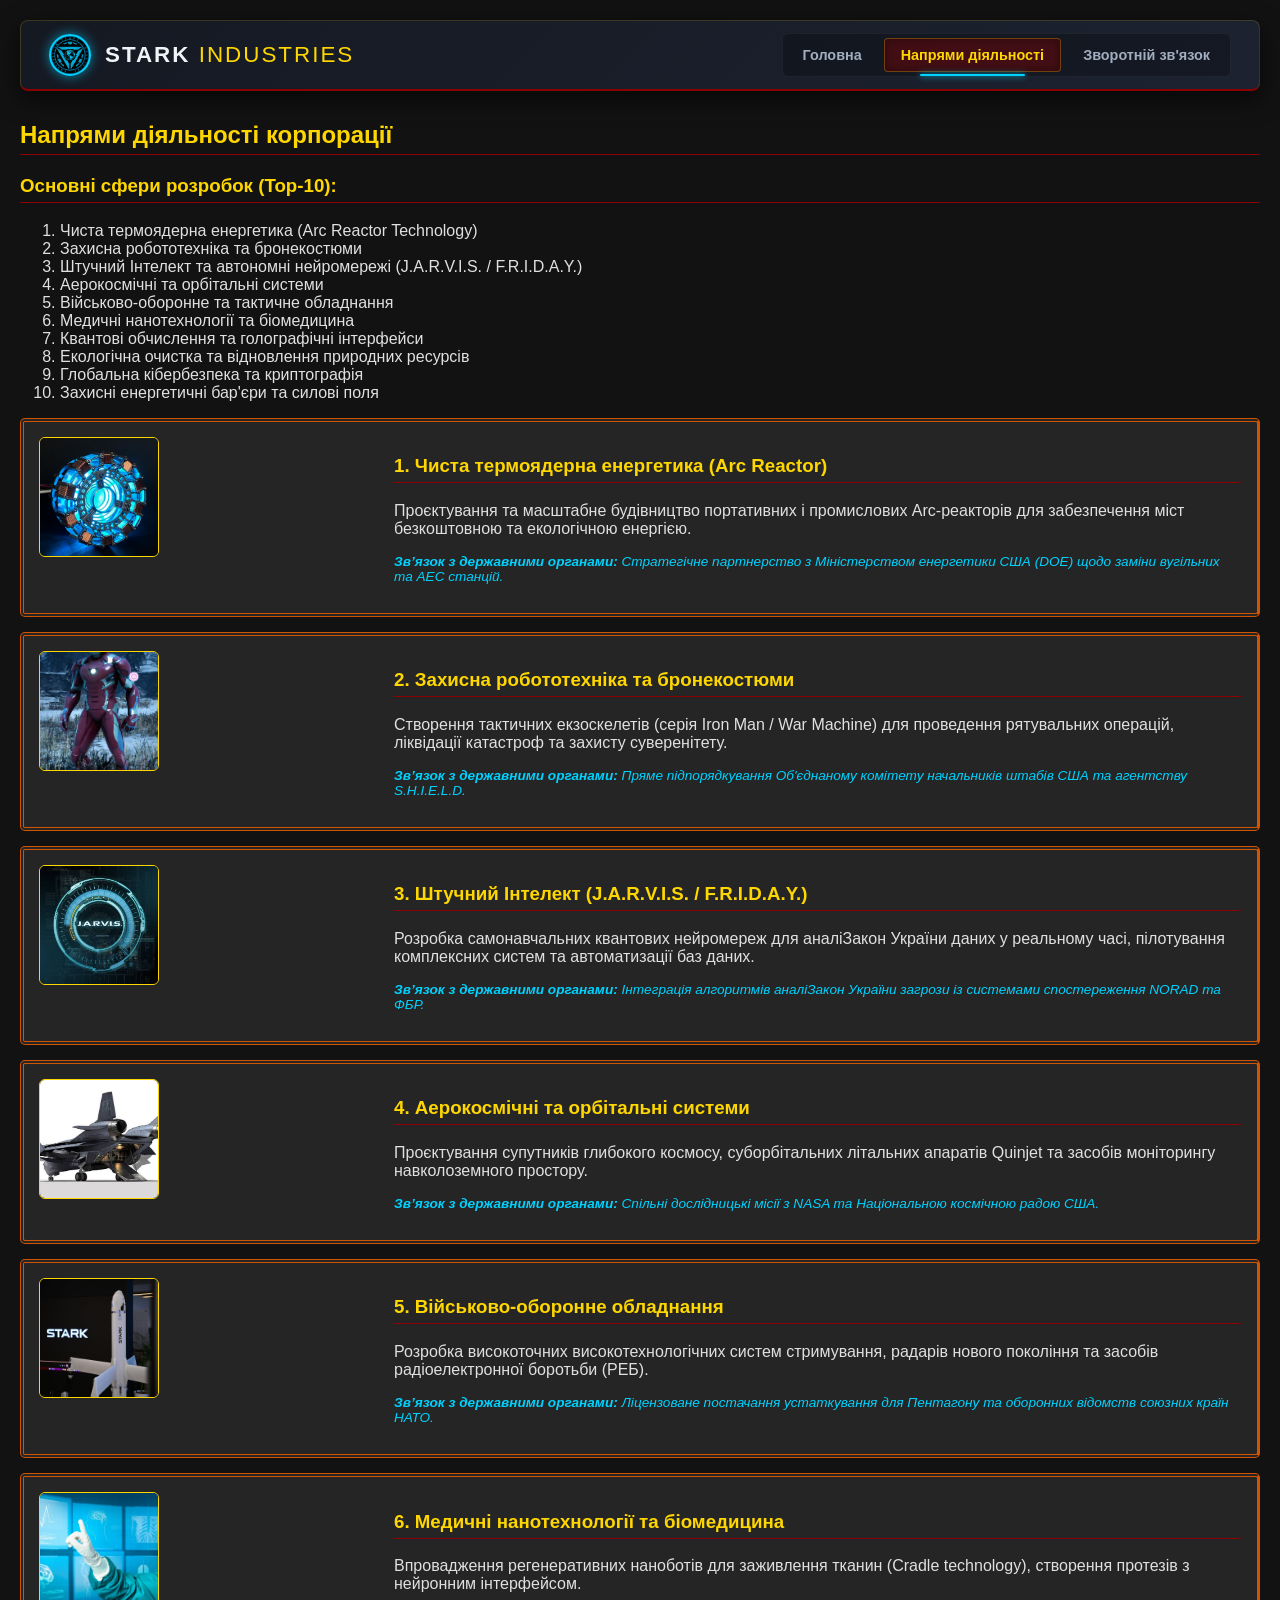
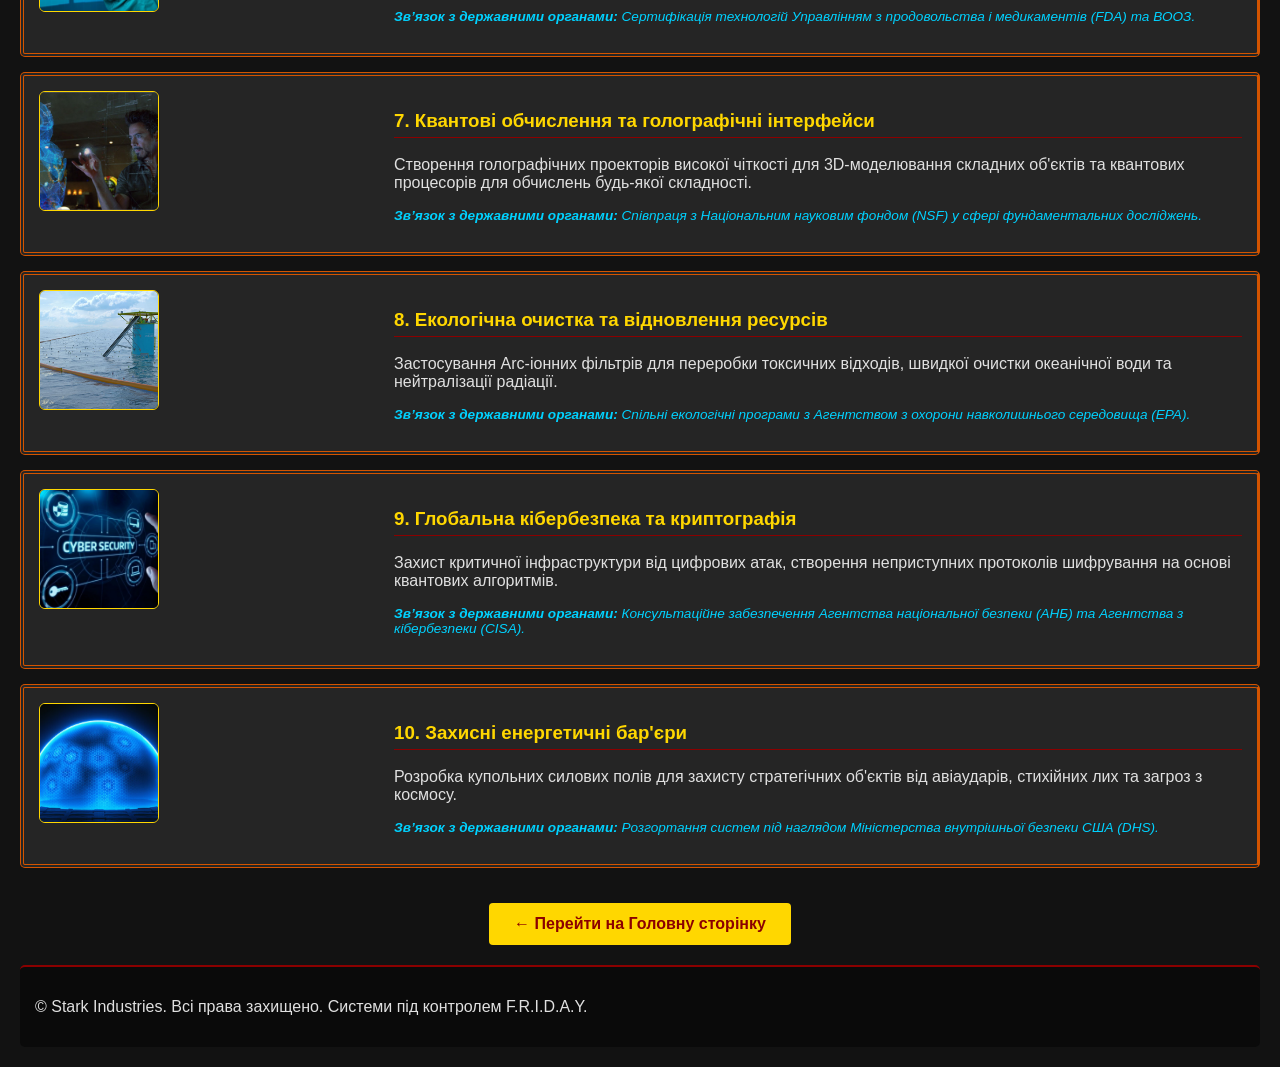
==== commit 781e3189: "add adaptability" ====
--- a/directions.html
+++ b/directions.html
@@ -3,6 +3,7 @@
 <head>
     <meta charset="UTF-8">
     <meta name="viewport" content="width=device-width, initial-scale=1.0">
+    <meta name="description" content="Stark Industries — ключові напрями діяльності: термоядерна енергетика, штучний інтелект, аерокосмічні та оборонні системи.">
     <title>Document</title>
     <link rel="stylesheet" href="assets/styles/style.css">
 </head>
@@ -10,7 +11,7 @@
     <header>
         <div class="logo-container">
             <div class="logo">
-                <img src="assets/logo.png" alt="Логотип Stark Industries" style="max-height: 50px; max-width: 50px;" />
+                <img src="assets/logo.png" alt="Логотип Stark Industries" width="42" height="42"/>
             </div>
             <div class="brand-title">Stark <span>Industries</span></div>
         </div>
@@ -42,7 +43,7 @@
             <div class="flip-container">
                 <div class="flip-card-inner">
                     <div class="flip-front">
-                        <img src="assets/arc-reactor.jpg" alt="Arc Reactor">
+                        <img src="assets/arc-reactor.jpg" alt="Arc Reactor" width="140" height="140" loading="lazy">
                     </div>
                     <div class="flip-back">
                         <h4>Нормативно-правова база США:</h4>
@@ -63,7 +64,7 @@
             <div class="flip-container">
                 <div class="flip-card-inner">
                     <div class="flip-front">
-                        <img src="assets/armor.jpeg" alt="Робототехніка">
+                        <img src="assets/armor.jpeg" alt="Робототехніка" width="140" height="140" loading="lazy">
                     </div>
                     <div class="flip-back">
                         <h4>Нормативно-правова база США:</h4>
@@ -84,7 +85,7 @@
         <div class="flip-container">
             <div class="flip-card-inner">
                 <div class="flip-front">
-                    <img src="assets/ai.jpg" alt="Штучний Інтелект">
+                    <img src="assets/ai.jpg" alt="Штучний Інтелект" width="140" height="140" loading="lazy">
                 </div>
                 <div class="flip-back">
                     <h4>Нормативно-правова база США:</h4>
@@ -105,7 +106,7 @@
         <div class="flip-container">
             <div class="flip-card-inner">
                 <div class="flip-front">
-                    <img src="assets/Quinjet.jpg" alt="Аерокосмос">
+                    <img src="assets/Quinjet.jpg" alt="Аерокосмос" width="140" height="140" loading="lazy">
                 </div>
                 <div class="flip-back">
                     <h4>Нормативно-правова база США:</h4>
@@ -126,7 +127,7 @@
         <div class="flip-container no-flip">
             <div class="flip-card-inner">
                 <div class="flip-front">
-                    <img src="assets/stark military.jpg" alt="Оборонні системи">
+                    <img src="assets/stark military.jpg" alt="Оборонні системи" width="140" height="140" loading="lazy">
                 </div>
                 <!-- <div class="flip-back">
                     <h4>Нормативно-правова база США:</h4>
@@ -147,7 +148,7 @@
         <div class="flip-container">
             <div class="flip-card-inner">
                 <div class="flip-front">
-                    <img src="assets/medicine.jpg" alt="Біомедицина">
+                    <img src="assets/medicine.jpg" alt="Біомедицина" width="140" height="140" loading="lazy">
                 </div>
                 <div class="flip-back">
                     <h4>Нормативно-правова база США:</h4>
@@ -168,7 +169,7 @@
         <div class="flip-container">
             <div class="flip-card-inner">
                 <div class="flip-front">
-                    <img src="assets/tony-stark-hologram.jpg" alt="Квантові обчислення">
+                    <img src="assets/tony-stark-hologram.jpg" alt="Квантові обчислення" width="140" height="140" loading="lazy">
                 </div>
                 <div class="flip-back">
                     <h4>Нормативно-правова база США:</h4>
@@ -189,7 +190,7 @@
         <div class="flip-container">
             <div class="flip-card-inner">
                 <div class="flip-front">
-                    <img src="assets/ocean-cleanup-project-4.jpg" alt="Екологія">
+                    <img src="assets/ocean-cleanup-project-4.jpg" alt="Екологія" width="140" height="140" loading="lazy">
                 </div>
                 <div class="flip-back">
                     <h4>Нормативно-правова база США:</h4>
@@ -210,7 +211,7 @@
         <div class="flip-container">
             <div class="flip-card-inner">
                 <div class="flip-front">
-                    <img src="assets/cyber.jpeg" alt="Кібербезпека">
+                    <img src="assets/cyber.jpeg" alt="Кібербезпека" width="140" height="140" loading="lazy">
                 </div>
                 <div class="flip-back">
                     <h4>Нормативно-правова база США:</h4>
@@ -231,7 +232,7 @@
         <div class="flip-container">
             <div class="flip-card-inner">
                 <div class="flip-front">
-                    <img src="assets/force field.jpg" alt="Силові поля">
+                    <img src="assets/force field.jpg" alt="Силові поля" width="140" height="140" loading="lazy">
                 </div>
                 <div class="flip-back">
                     <h4>Нормативно-правова база США:</h4>
--- a/assets/styles/style.css
+++ b/assets/styles/style.css
@@ -1,3 +1,16 @@
+* {
+    box-sizing: border-box;
+}
+
+html {
+    font-size: 16px;
+}
+
+img {
+    max-width: 100%;
+    height: auto;
+}
+
 body {
     font-family: 'Segoe UI', Tahoma, Geneva, Verdana, sans-serif;
     margin: 0;
@@ -35,6 +48,7 @@
 }
 
 .activity-card {
+    max-width: 100%;
     background-color: #252525;
     padding: 15px;
     margin-bottom: 15px;
@@ -71,9 +85,9 @@
 }
 
 .flip-container {
-    width: 340px;       /* Квадратна ширина (як у сусідній картці) */
-    height: 140px;      /* Квадратна висота */
-    flex-shrink: 0;     /* Забороняє flex-контейнеру стискати або розтягувати квадрат */
+    width: 340px;
+    height: 140px;
+    flex-shrink: 0;
     perspective: 1000px;
     cursor: pointer;
     border-radius: 8px;
@@ -83,13 +97,18 @@
     position: relative;
     width: 100%;
     height: 100%;
+    -webkit-transition: -webkit-transform 0.6s ease;
+    -moz-transition: -moz-transform 0.6s ease;
     transition: transform 0.6s ease;
+    -webkit-transform-style: preserve-3d;
+    -moz-transform-style: preserve-3d;
     transform-style: preserve-3d;
 }
 
-/* Переворот при наведенні курсора */
 .flip-container:hover .flip-card-inner,
 .flip-container.flipped .flip-card-inner {
+    -webkit-transform: rotateY(180deg);
+    -moz-transform: rotateY(180deg);
     transform: rotateY(180deg);
 }
 
@@ -106,9 +125,12 @@
     position: absolute;
     width: 100%;
     height: 100%;
+    -webkit-backface-visibility: hidden;
+    -moz-backface-visibility: hidden;
     backface-visibility: hidden;
     overflow: hidden;
 }
+
 .flip-front img {
     max-width: 140px;
     max-height: 140px;
@@ -118,7 +140,7 @@
 .flip-back {
     background: #111827;
     color: #f8fafc;
-    border: 2px solid #b91c1c; /* Червоний акцент у стилі вашого сайту */
+    border: 2px solid #b91c1c;
     transform: rotateY(180deg);
     padding: 15px;
     box-sizing: border-box;
@@ -128,7 +150,7 @@
 }
 
 .flip-back h4 {
-    color: #facc15; /* Жовтий заголовок як у вас на скріншоті */
+    color: #facc15;
     margin: 0 0 8px 0;
     font-size: 15px;
 }
@@ -202,7 +224,7 @@
 #typewriter-alert {
     margin: 4px 0 0 0;
     font-size: 13px;
-    max-width: 550px; /* Щоб текст не розтягував шапку і не штовхав меню вправо */
+    max-width: 550px;
     line-height: 1.3;
 }
 
@@ -294,6 +316,20 @@
     line-height: 1.8;
 }
 
+.table-responsive {
+    width: 100%;
+    overflow-x: auto;
+    -webkit-overflow-scrolling: touch;
+    margin-bottom: 1rem;
+    border-radius: 6px;
+}
+
+.table-responsive table {
+    width: 100%;
+    border-collapse: collapse;
+    min-width: 500px;
+}
+
 table {
     width: 100%;
     border-collapse: collapse;
@@ -369,27 +405,23 @@
     resize: none;
 }
 
-/* Контейнер для розміщення підказки праворуч від поля */
 .detail-wrapper {
     display: flex;
     align-items: center;
     gap: 15px;
 }
 
-/* Плавний перехід для самого поля */
 #detailText {
     transition: all 0.3s ease;
-    flex: 1; /* Займає основну ширину */
-}
-
-/* Клас, який додається через JS при наведенні курсора */
+    flex: 1;
+}
+
 #detailText.hovered-field {
-    background-color: #1e293b;                  /* Зміна кольору фону */
-    border: 2px solid #00f0ff;                  /* Поява яскравої рамки */
-    box-shadow: 0 4px 16px rgba(0, 240, 255, 0.4); /* Тінь від рамки */
-}
-
-/* Стиль тексту-підказки праворуч */
+    background-color: #1e293b;
+    border: 2px solid #00f0ff;
+    box-shadow: 0 4px 16px rgba(0, 240, 255, 0.4);
+}
+
 .custom-tooltip {
     display: none;
     background-color: #00f0ff;
@@ -485,4 +517,39 @@
     padding: 25px; max-width: 450px; border-radius: 8px;
     box-shadow: 0 0 20px rgba(0, 240, 255, 0.4);
 }
-#close-modal-btn:disabled { opacity: 0.4; cursor: not-allowed; }+#close-modal-btn:disabled { opacity: 0.4; cursor: not-allowed; }
+
+@media screen and (max-width: 768px) {
+    .activity-card {
+        display: flex !important;
+        flex-direction: column !important;
+        align-items: center !important;
+        width: 100% !important;
+        max-width: 100% !important;
+        padding: 15px !important;
+        gap: 15px !important;
+    }
+
+    .flip-container {
+        width: 100% !important;
+        max-width: 300px !important;
+        height: 170px !important;
+        margin: 0 auto !important;
+    }
+
+    .activity-info {
+        width: 100% !important;
+        text-align: left !important;
+    }
+
+    .activity-info h3 {
+        font-size: 1.2rem !important;
+        text-align: center;
+    }
+
+    .table-responsive th,
+    .table-responsive td {
+        padding: 8px 10px !important;
+        font-size: 0.85rem !important;
+    }
+}
